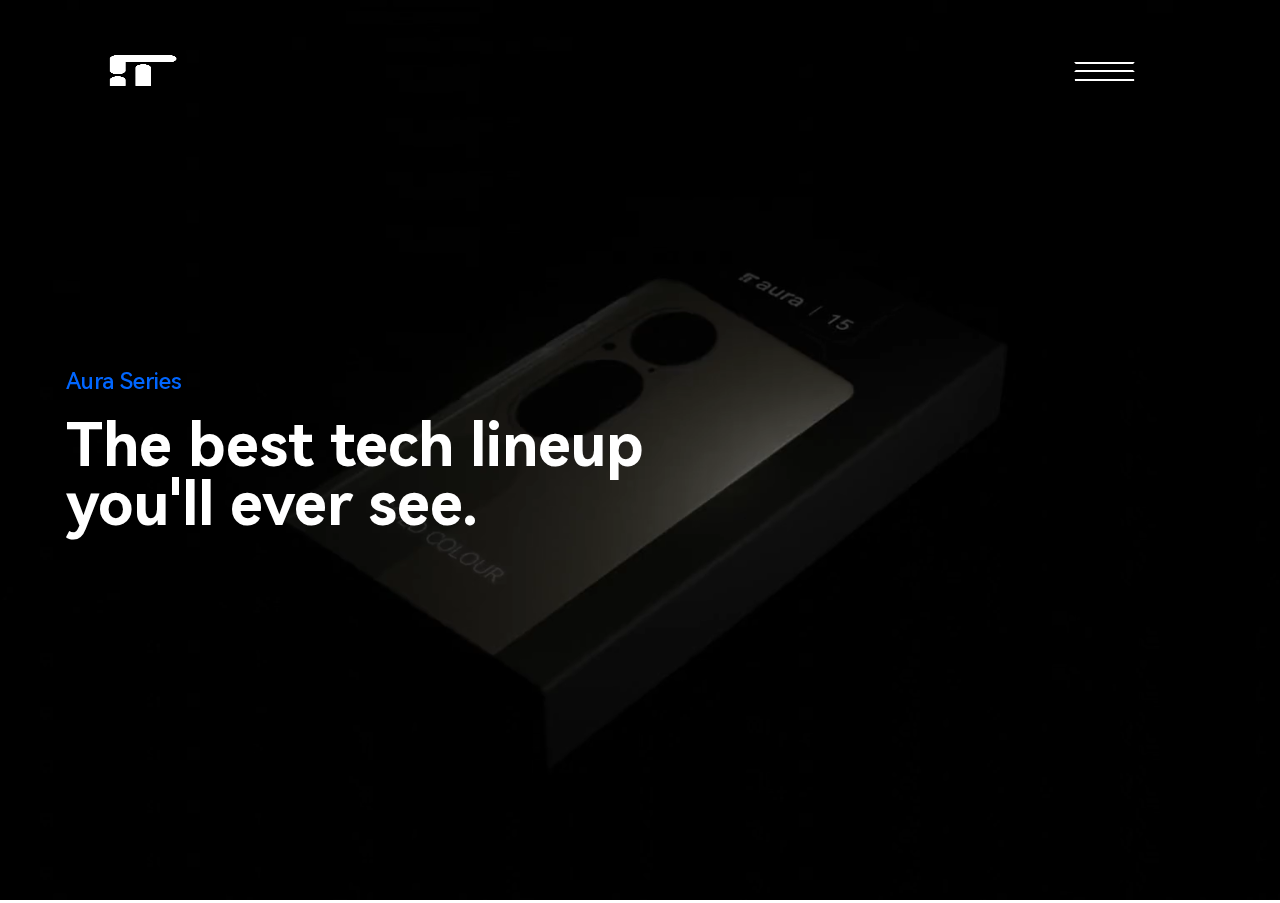
==== index.html @ 62e54718 "Add files via upload" ====
<!DOCTYPE html>
<html lang="en">
    <head>
        <meta charset="UTF-8">
        <meta http-equiv="X-UA-Compatible" content="IE=edge">
        <meta name="viewport" content="width=device-width, initial-scale=1.0">
        <link rel="shortcut icon" type="image/png" href="us/assets/brand/images/favicon.png">
        <meta http-equiv="refresh" content="0; url=us/">
        <title>Redirecting...</title>
    </head>
</html>
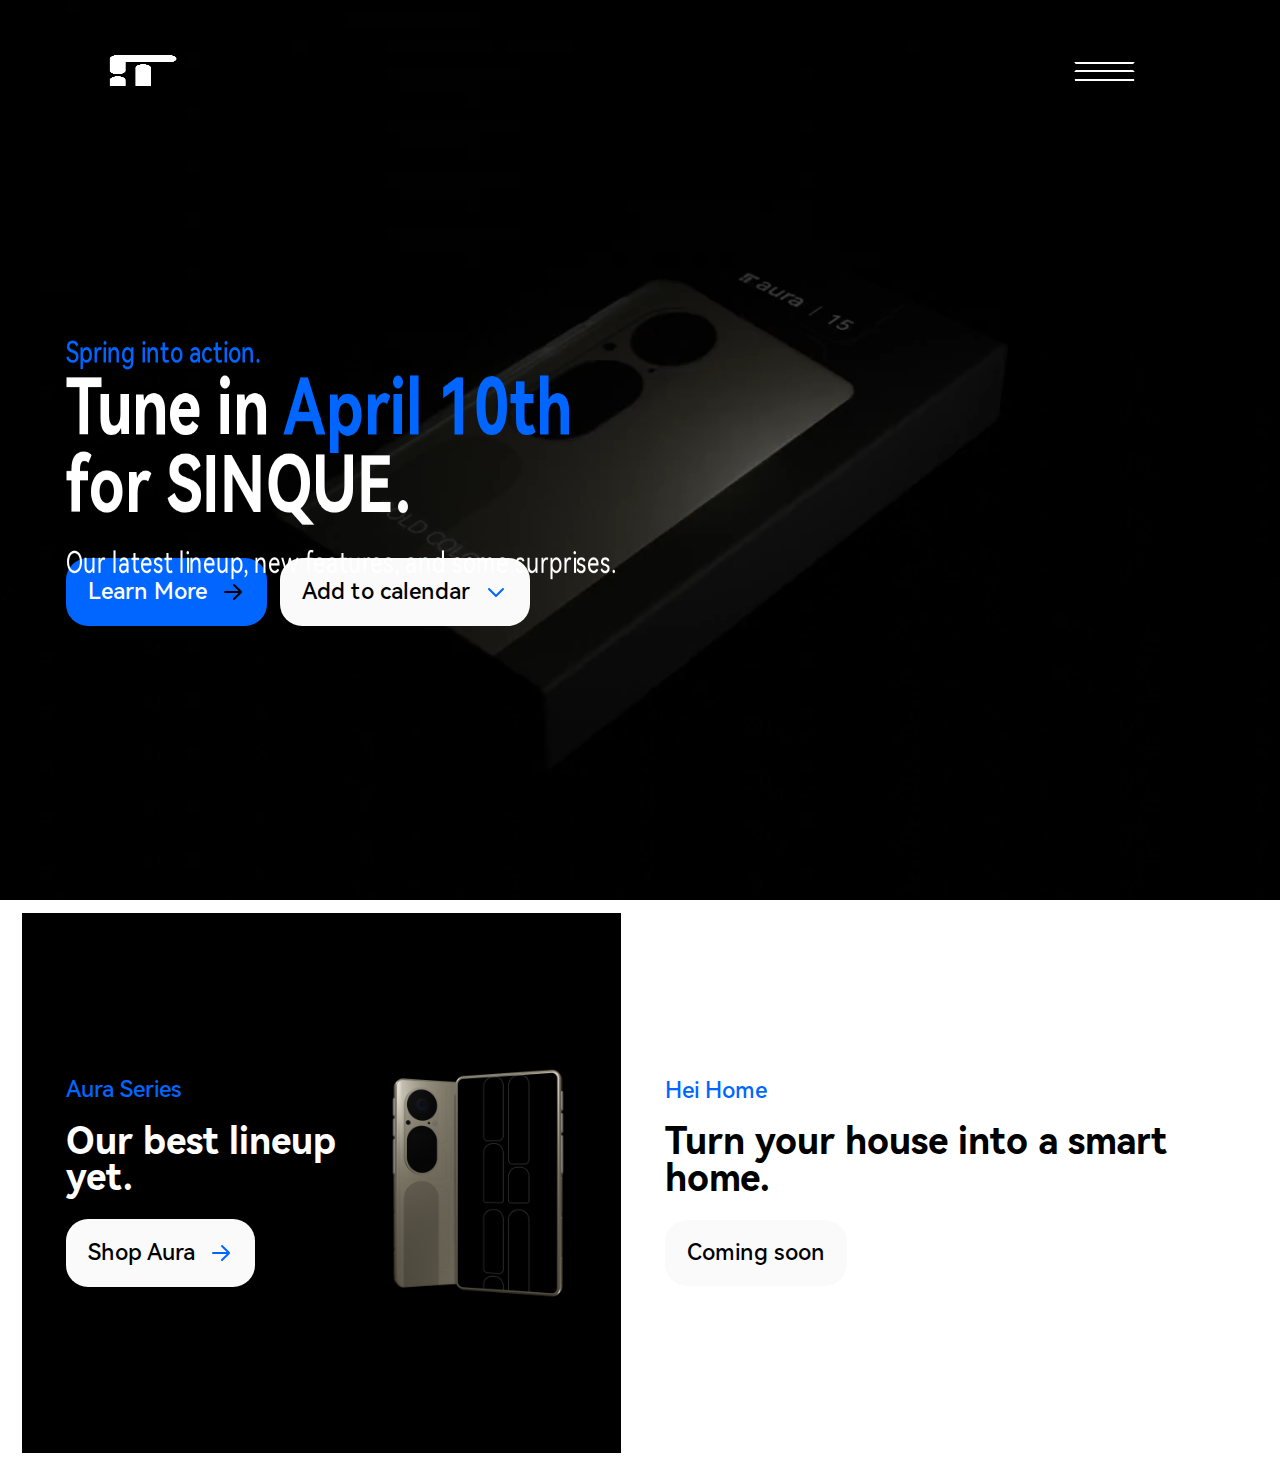
==== commit 3917f0ef: "Add files via upload" ====
--- a/index.html
+++ b/index.html
@@ -2,6 +2,22 @@
 <html lang="en">
     <head>
         <meta charset="UTF-8">
+		<meta name="title" content="IT Corporation">
+		<meta name="description" content="We're the tech company who likes to do things different. America Chooses IT.™️">
+		
+		<meta property="og:type" content="website">
+		<meta property="og:site_name" content="IT Corporation">
+		<meta property="og:title" content="IT — Official Site">
+		<meta property="og:description" content="We're the tech company who likes to do things different. America Chooses IT.™️">
+		<meta property="og:image" content="https://it.itsakuro.xyz/us/assets/brand/images/embedthumbnail.png">
+		
+		<meta property="twitter:card" content="summary_large_image">
+		<meta property="twitter:site_name" content="IT Corporation">
+		<meta property="twitter:title" content="IT — Official Site">
+		<meta property="twitter:description" content="We're the tech company who likes to do things different. America Chooses IT.™️">
+		<meta property="twitter:image" content="https://it.itsakuro.xyz/us/assets/brand/images/embedthumbnail.png">
+		
+		<meta name="theme-color" content="#0066FF">
         <meta http-equiv="X-UA-Compatible" content="IE=edge">
         <meta name="viewport" content="width=device-width, initial-scale=1.0">
         <link rel="shortcut icon" type="image/png" href="us/assets/brand/images/favicon.png">
